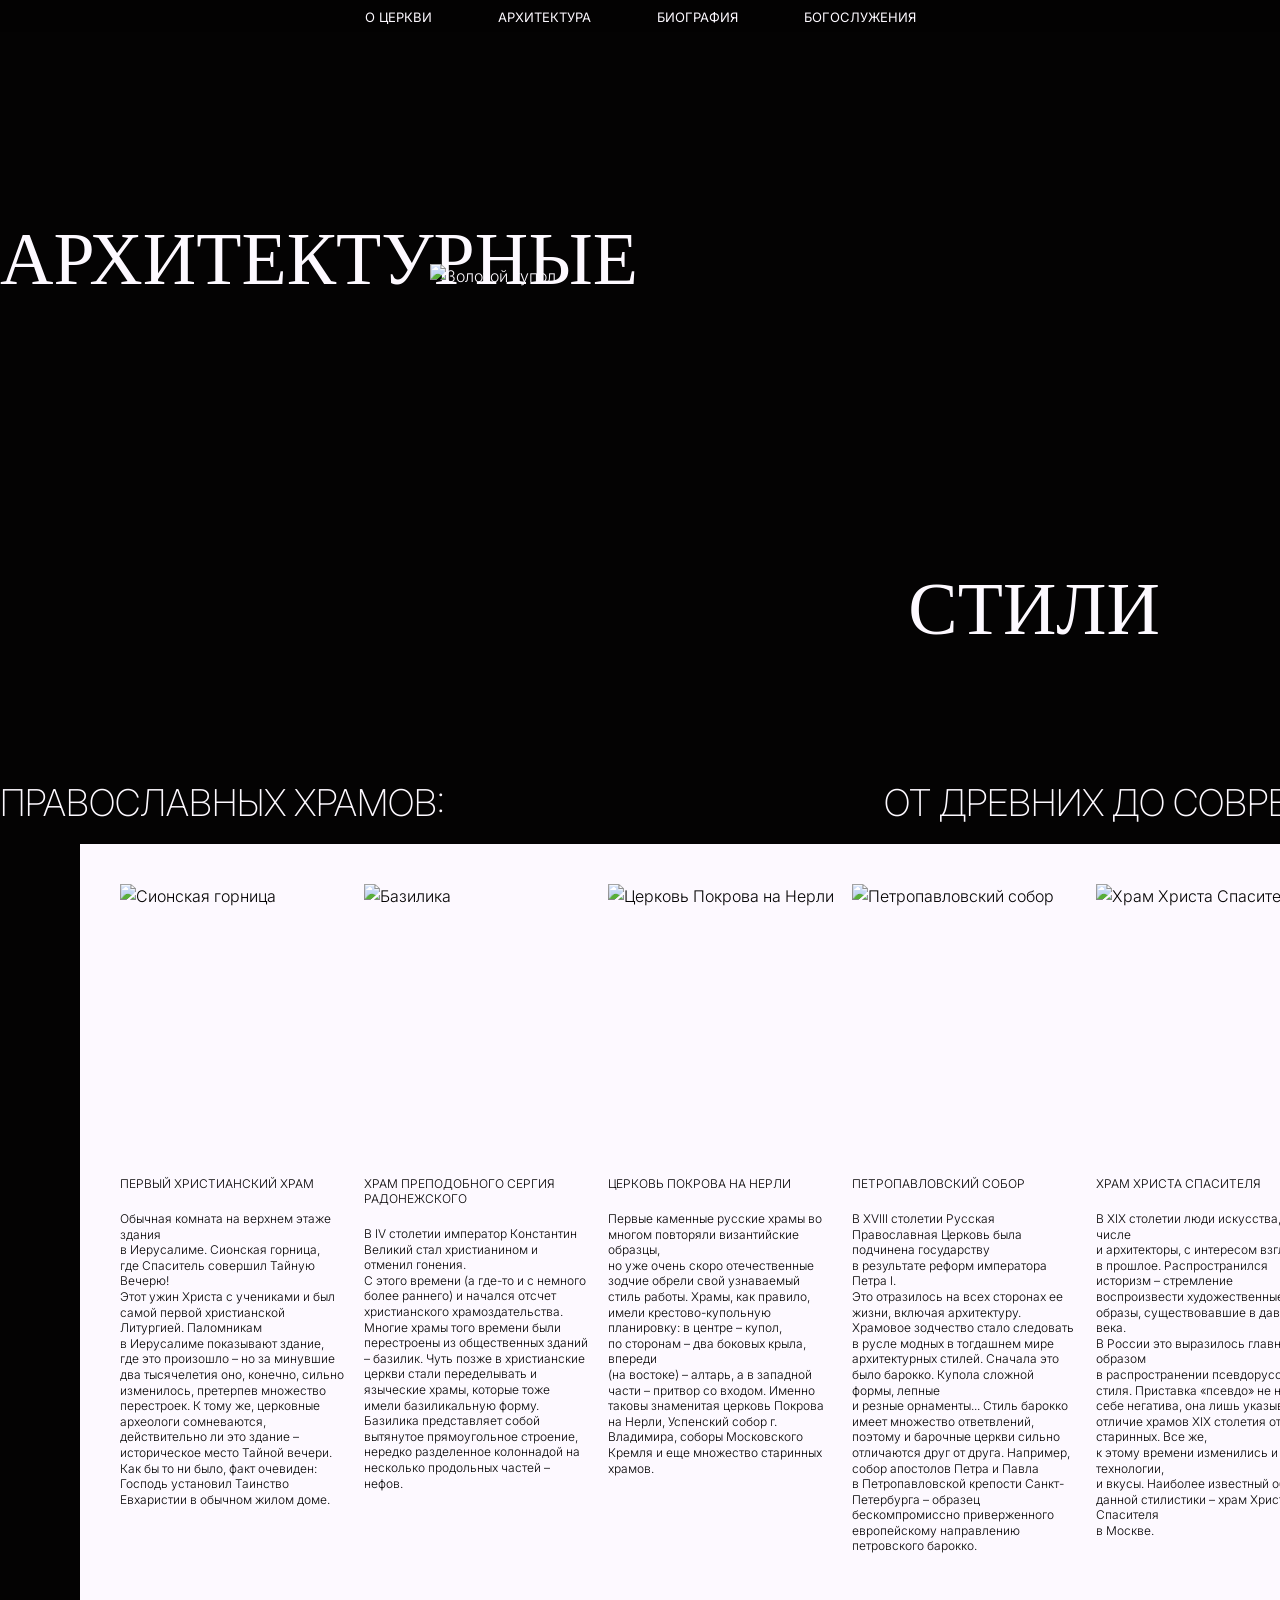
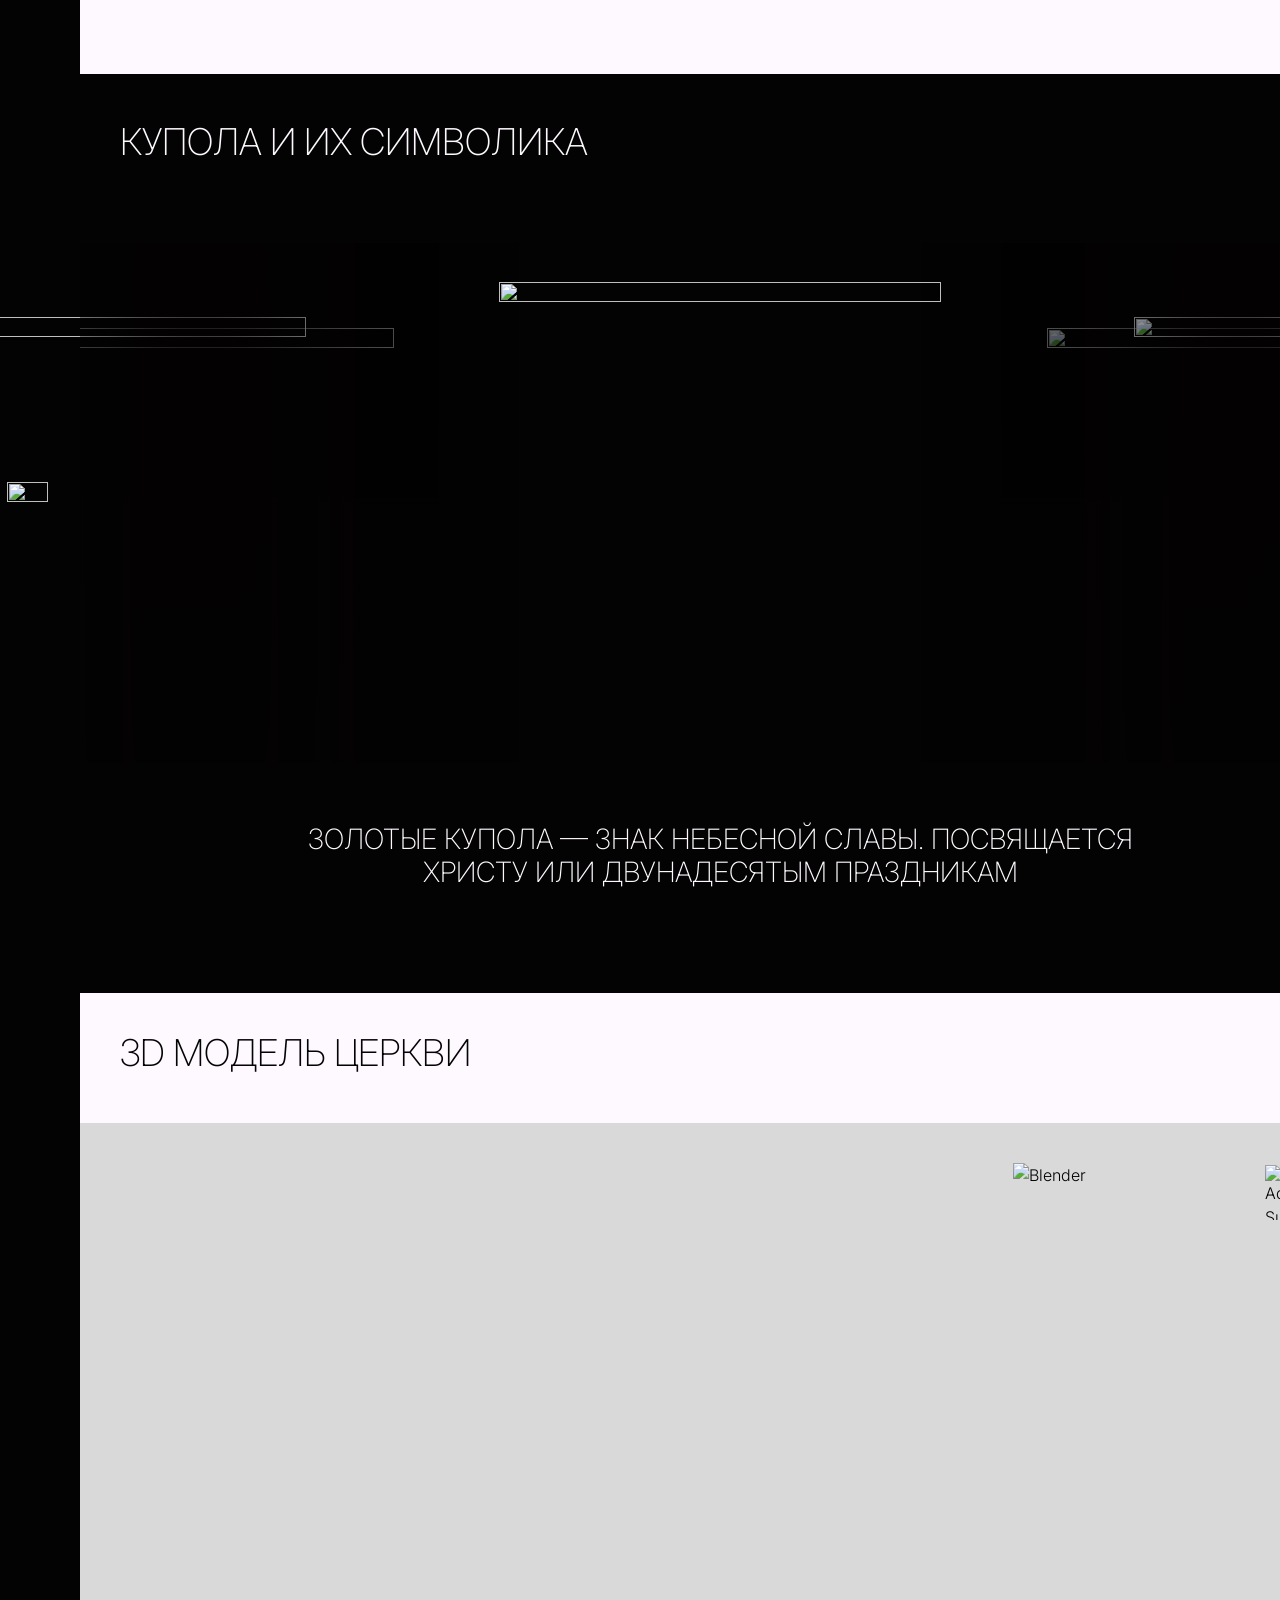
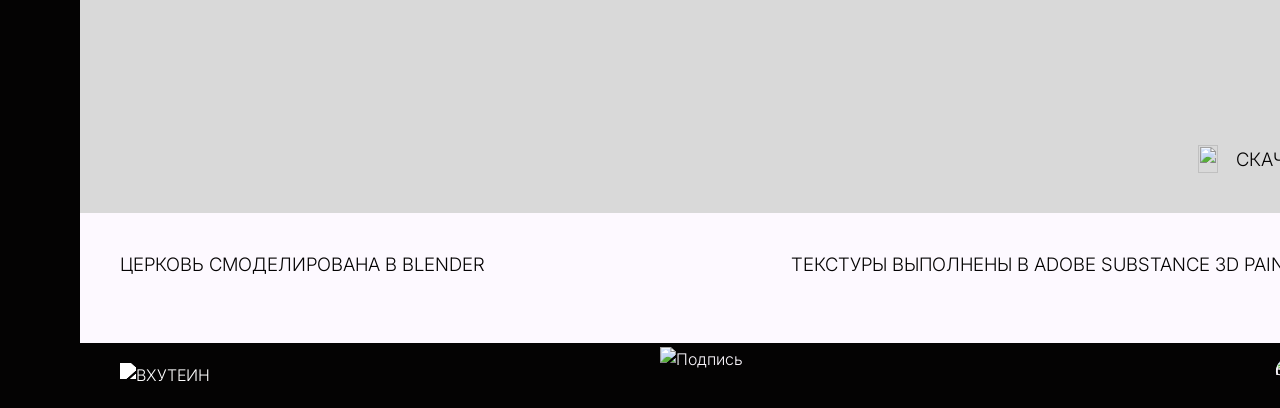
==== 3razdel.html @ 1c105968 "Add files via upload" ====
<!DOCTYPE html>
<html lang="ru">
<head>
  <meta charset="UTF-8">
  <meta name="viewport" content="width=device-width, initial-scale=1.0">
  <title>Церковь святой блаженной Ксении Петербургской</title>
  <link rel="preconnect" href="https://fonts.googleapis.com">
  <link rel="preconnect" href="https://fonts.gstatic.com" crossorigin>
  <link href="https://fonts.googleapis.com/css2?family=Inter:wght@100;200;300;400&display=swap" rel="stylesheet">
  <link rel="stylesheet" href="style.css">
  <link rel="stylesheet" href="page3.css">
</head>
<body class="page-arch">
  <div class="site-canvas" id="top">
    <header class="header">
      <a href="1razdel.html" class="header__logo" aria-label="Главная">
        <img src="/imgg/3 страница/рыбка лого-белая.png" alt="">
      </a>
      <nav class="header__nav" aria-label="Основное меню">
        <a href="2razdel.html" class="header__link tilt-hover">О ЦЕРКВИ</a>
        <a href="#top" class="header__link tilt-hover">АРХИТЕКТУРА</a>
        <a href="4razdel.html" class="header__link tilt-hover">БИОГРАФИЯ</a>
        <a href="5razdel.html" class="header__link tilt-hover">БОГОСЛУЖЕНИЯ</a>
      </nav>
    </header>

    <main class="arch-main">
      <section class="arch-hero reveal">
        <div class="arch-hero__top">
          <h1 class="arch-hero__title">архитектурные</h1>
        </div>
        <img src="imgg/3 страница/КУПОЛ-АРХ.png" alt="Золотой купол" class="arch-hero__dome" width="368" height="368">
        <h1 class="arch-hero__title arch-hero__title--right">стили</h1>
        <div class="arch-hero__bottom">
          <p class="arch-hero__subtitle">православных храмов:</p>
          <p class="arch-hero__subtitle arch-hero__subtitle--modern">от древних до современных</p>
        </div>
      </section>

      <section class="arch-gallery reveal">
        <div class="arch-gallery__row">
          <article class="arch-gallery__item">
            <img src="imgg/3 страница/картина 1.png" alt="Сионская горница" class="arch-gallery__photo" width="261" height="261">
            <h2 class="arch-gallery__name">первый христианский храм</h2>
            <p class="arch-gallery__text">Обычная комната на верхнем этаже здания <br> в Иерусалиме. Сионская горница, <br>где Спаситель совершил Тайную Вечерю!<br> Этот ужин Христа с учениками и был самой первой христианской Литургией. Паломникам <br>в Иерусалиме показывают здание,<br> где это произошло – но за минувшие два тысячелетия оно, конечно, сильно изменилось, претерпев множество перестроек. К тому же, церковные археологи сомневаются, действительно ли это здание – историческое место Тайной вечери.<br> Как бы то ни было, факт очевиден: Господь установил Таинство Евхаристии в обычном жилом доме.</p>
          </article>
          <article class="arch-gallery__item">
            <img src="imgg/3 страница/картина 2.png" alt="Базилика" class="arch-gallery__photo" width="261" height="261">
            <h2 class="arch-gallery__name">храм преподобного сергия радонежского</h2>
            <p class="arch-gallery__text">В IV столетии император Константин Великий стал христианином и отменил гонения.<br> С этого времени (а где-то и с немного более раннего) и начался отсчет христианского храмоздательства. Многие храмы того времени были перестроены из общественных зданий – базилик. Чуть позже в христианские церкви стали переделывать и языческие храмы, которые тоже имели базиликальную форму. Базилика представляет собой вытянутое прямоугольное строение, нередко разделенное колоннадой на несколько продольных частей – нефов.</p>
          </article>
          <article class="arch-gallery__item">
            <img src="imgg/3 страница/картина 3.png" alt="Церковь Покрова на Нерли" class="arch-gallery__photo" width="261" height="261">
            <h2 class="arch-gallery__name">церковь покрова на нерли</h2>
            <p class="arch-gallery__text">Первые каменные русские храмы во многом повторяли византийские образцы,<br> но уже очень скоро отечественные зодчие обрели свой узнаваемый стиль работы. Храмы, как правило, имели крестово-купольную планировку: в центре – купол,<br> по сторонам – два боковых крыла, впереди<br> (на востоке) – алтарь, а в западной части – притвор со входом. Именно таковы знаменитая церковь Покрова на Нерли, Успенский собор г. Владимира, соборы Московского Кремля и еще множество старинных храмов.</p>
          </article>
          <article class="arch-gallery__item">
            <img src="imgg/3 страница/картина 4.png" alt="Петропавловский собор" class="arch-gallery__photo" width="261" height="261">
            <h2 class="arch-gallery__name">петропавловский собор</h2>
            <p class="arch-gallery__text">В XVIII столетии Русская Православная Церковь была подчинена государству<br> в результате реформ императора Петра I.<br> Это отразилось на всех сторонах ее жизни, включая архитектуру. Храмовое зодчество стало следовать в русле модных в тогдашнем мире архитектурных стилей. Сначала это было барокко. Купола сложной формы, лепные<br> и резные орнаменты... Стиль барокко имеет множество ответвлений, поэтому и барочные церкви сильно отличаются друг от друга. Например, собор апостолов Петра и Павла<br> в Петропавловской крепости Санкт-Петербурга – образец бескомпромиссно приверженного европейскому направлению петровского барокко.</p>
          </article>
          <article class="arch-gallery__item">
            <img src="imgg/3 страница/картина 5.png" alt="Храм Христа Спасителя" class="arch-gallery__photo" width="261" height="261">
            <h2 class="arch-gallery__name">храм христа спасителя</h2>
            <p class="arch-gallery__text">В XIX столетии люди искусства, в том числе<br> и архитекторы, с интересом взглянули<br> в прошлое. Распространился историзм – стремление воспроизвести художественные образы, существовавшие в давние века.<br> В России это выразилось главным образом<br> в распространении псевдорусского стиля. Приставка «псевдо» не несет в себе негатива, она лишь указывает на отличие храмов XIX столетия от старинных. Все же,<br> к этому времени изменились и технологии,<br> и вкусы. Наиболее известный образец данной стилистики – храм Христа Спасителя<br> в Москве.</p>
          </article>
        </div>
      </section>

      <section class="arch-domes reveal" id="architecture">
        <h2 class="arch-domes__heading">купола и их символика</h2>
        <div class="arch-domes__stage">
          <div class="arch-domes__controls">
            <img src="imgg/3 страница/тень лево.png" alt="" class="arch-domes__shadow arch-domes__shadow--left" width="372" height="372">
            <img src="imgg/3 страница/тень право.png" alt="" class="arch-domes__shadow arch-domes__shadow--right" width="372" height="372">

            <div class="arch-domes__carousel">
              <button type="button" class="arch-domes__arrow arch-domes__arrow--prev" aria-label="Предыдущий купол">
                <img src="imgg/3 страница/стрелочка влево.png" alt="" width="41" height="41">
              </button>

              <div class="arch-domes__viewport">
                <div class="arch-domes__track" data-dome-track></div>
              </div>

              <button type="button" class="arch-domes__arrow arch-domes__arrow--next" aria-label="Следующий купол">
                <img src="imgg/3 страница/стрелочка вправо.png" alt="" width="41" height="41">
              </button>
            </div>
          </div>

          <p class="arch-domes__desc" data-dome-desc>Золотые купола — знак небесной славы. Посвящается Христу или двунадесятым праздникам</p>
        </div>
      </section>

      <section class="arch-model reveal">
        <h2 class="arch-model__heading">3d модель церкви</h2>
        <div class="arch-model__viewer">
          <div class="arch-model__sketchfab">
            <iframe
              class="arch-model__iframe"
              title="3D модель церкви Ксении Петербургской"
              src="https://sketchfab.com/models/c5de2eacd0524a4cb66fe7bddf4c37eb/embed?autostart=1&amp;preload=1&amp;transparent=1&amp;ui_controls=0&amp;ui_infos=0&amp;ui_inspector=0&amp;ui_stop=0&amp;ui_watermark=0&amp;ui_watermark_link=0&amp;ui_help=0&amp;ui_settings=0&amp;ui_fullscreen=0&amp;ui_ar=0&amp;ui_vr=0&amp;ui_share=0&amp;ui_annotations=0&amp;ui_loading=0&amp;mark=0"
              allow="autoplay; fullscreen; xr-spatial-tracking"
              allowfullscreen
              mozallowfullscreen="true"
              webkitallowfullscreen="true"
            ></iframe>
          </div>
          <div class="arch-model__logos">
            <a href="https://www.blender.org/" class="arch-model__logo-wrap tilt-hover" target="_blank" rel="noopener noreferrer">
              <img src="imgg/3 страница/blender_logo.png" alt="Blender" class="arch-model__logo-blender" width="212" height="60">
            </a>
            <a href="https://www.adobe.com/products/substance3d/apps/painter.html" class="arch-model__logo-wrap tilt-hover" target="_blank" rel="noopener noreferrer">
              <img src="imgg/3 страница/сабсентс лого.png" alt="Adobe Substance 3D Painter" class="arch-model__logo-substance" width="55" height="55">
            </a>
          </div>
          
          <a href="https://sketchfab.com/3d-models/c5de2eacd0524a4cb66fe7bddf4c37eb" class="arch-model__download tilt-hover" target="_blank" rel="noopener noreferrer">
            <img src="imgg/3 страница/иконка скачать.png" alt="" class="arch-model__download-icon" width="28" height="28">
            скачать
          </a>
        </div>
          <div class="arch-model__notes">
            <p class="arch-model__note">церковь смоделирована в blender</p>
            <p class="arch-model__note">текстуры выполнены в adobe substance 3d painter</p>
          </div>
      </section>
    </main>

    <footer class="footer footer--dark" id="services">
      <a href="https://www.vhutein.ru/" class="footer__logo-wrap tilt-hover" target="_blank" rel="noopener noreferrer">
        <img src="imgg/1 страница/вхутеин.png" alt="ВХУТЕИН" class="footer__logo">
      </a>
      <a href="https://kseniya-hram.ru/" class="footer__portrait-wrap tilt-hover" target="_blank" rel="noopener noreferrer">
        <img src="imgg/1 страница/лого ксп.png" alt="Портрет святой Ксении" class="footer__portrait" width="36" height="36">
      </a>
      <a href="https://vk.com/fed0rxxx" class="footer__signature-wrap" target="_blank" rel="noopener noreferrer">
        <img src="/imgg/3 страница/подпись моя.png" alt="Подпись" class="footer__signature" width="105" height="49">
      </a>
    </footer>
  </div>

  <script src="script.js"></script>
</body>
</html>
---- style.css ----
/* Общие стили сайта: шрифты, сетка, шапка, подвал, анимации */

@font-face {
  font-family: 'Letov';
  src: url('./шрифт/Letov.ttf') format('truetype');
  font-weight: normal;
  font-style: normal;
}

*, *::before, *::after {
  box-sizing: border-box;
  margin: 0;
  padding: 0;
  -webkit-user-select: none;
  user-select: none;
}

html {
  scroll-behavior: smooth;
  background: #FDF9FF;
  overflow-x: hidden;
}

body {
  margin: 0;
  font-family: 'Inter', sans-serif;
  font-weight: 300;
  color: #040303;
  background: #FDF9FF;
  line-height: 1.5;
  overflow-x: hidden;
  -webkit-font-smoothing: antialiased;
}

.site-canvas {
  position: relative;
  display: flex;
  flex-direction: column;
  align-items: center;
  width: 1440px;
  margin: 0 auto;
}

img {
  display: block;
  height: auto;
  pointer-events: none;
  -webkit-user-drag: none;
  user-drag: none;
  -webkit-touch-callout: none;
  touch-action: manipulation;
}

a {
  color: inherit;
  text-decoration: none;
}

.tilt-hover {
  display: inline-block;
  transition: transform 0.35s cubic-bezier(0.4, 0, 0.2, 1);
  transform-origin: left bottom;
}

.tilt-hover:hover {
  transform: skewX(-15deg);
}

.reveal {
  opacity: 0;
  transform: translateY(21px);
  transition: opacity 0.9s ease, transform 0.9s ease;
}

.reveal.is-visible {
  opacity: 1;
  transform: translateY(0);
}

/* Header */
.header {
  position: fixed;
  top: 0;
  left: 0;
  right: 0;
  z-index: 1000;
  display: flex;
  flex-direction: column;
  justify-content: flex-end;
  align-items: center;
  width: 100%;
  padding: 7.5px 40px 3.75px;
  background: color-mix(in srgb, #FDF9FF 90%, transparent);
  box-sizing: border-box;
}

main {
  display: flex;
  flex-direction: column;
  align-items: center;
  width: 1440px;
  padding-top: 54px;
}

.header__logo {
  position: absolute;
  top: 10.5px;
  left: 40px;
  z-index: 2;
  display: flex;
  align-items: center;
  line-height: 0;
  transition: transform 0.35s cubic-bezier(0.4, 0, 0.2, 1);
  transform-origin: center bottom;
}

.header__logo:hover {
  transform: skewX(-15deg);
}

.header__logo img {
  width: 42.6px;
  height: 12.75px;
  object-fit: contain;
  mix-blend-mode: multiply;
}

.header__nav {
  display: flex;
  flex-direction: row;
  justify-content: center;
  align-items: center;
  gap: 66px;
  width: 100%;
  margin-top: auto;
  padding-bottom: 1.5px;
}

.header__link {
  font-family: 'Inter', sans-serif;
  font-size: 13px;
  font-weight: 400;
  font-style: normal;
  text-transform: uppercase;
}

/* Footer */
.footer {
  position: relative;
  display: flex;
  flex-direction: row;
  justify-content: space-between;
  align-items: center;
  width: 100vw;
  margin-left: calc(50% - 50vw);
  margin-right: calc(50% - 50vw);
  padding: 10px 40px;
  background: #FDF9FF;
  box-sizing: border-box;
}

.footer__signature-wrap {
  position: absolute;
  left: 50%;
  top: 50%;
  display: inline-block;
  transform: translate(-50%, -50%);
  transform-origin: center bottom;
  transition: transform 0.35s cubic-bezier(0.4, 0, 0.2, 1);
}

.footer__signature-wrap:hover {
  transform: translate(-50%, -50%) skewX(-15deg);
}

.footer__signature {
  width: 120px;
  height: auto;
  object-fit: contain;
  mix-blend-mode: multiply;
  flex-shrink: 0;
}

.footer__portrait-wrap {
  display: inline-flex;
  flex-shrink: 0;
  transform-origin: center bottom;
  line-height: 0;
}

.footer__portrait-wrap.tilt-hover {
  transform-origin: center bottom;
}

.footer__portrait {
  width: 45px;
  height: auto;
  border-radius: 50%;
  object-fit: cover;
  flex-shrink: 0;
}

.footer__logo-wrap {
  display: inline-flex;
  flex-shrink: 0;
  transform-origin: right bottom;
}

.footer__logo {
  display: flex;
  align-items: center;
  justify-content: center;
  width: 200px;
  height: auto;
  object-fit: contain;
  flex-shrink: 0;
}
---- page3.css ----
/* Page 3 — Архитектурные стили */

.page-arch {
  background: #040303;
  color: #FDF9FF;
}

.page-arch .header {
  background: color-mix(in srgb, #040303 90%, transparent);
}

.page-arch .header__link {
  color: #FDF9FF;
}

.page-arch .header__logo img {
  mix-blend-mode: screen;
}

.arch-main {
  display: flex;
  flex-direction: column;
  align-items: center;
  width: 1440px;
  padding-top: 54px;
}

/* Hero */
.arch-hero {
  position: relative;
  display: flex;
  flex-direction: column;
  justify-content: space-between;
  width: 100%;
  min-height: 790px;
  padding: 40px 0;
  padding-bottom: 20px;
  background: #040303;
}

.arch-hero__top {
  position: relative;
  z-index: 0;
  display: flex;
  flex-direction: row;
  justify-content: flex-start;
  align-items: flex-start;
  width: 100%;
  min-height: 420px;
  margin-top: 130px;
}

.arch-hero__title {
  font-family: 'Letov', serif;
  font-size: 74px;
  font-weight: normal;
  line-height: 0.95;
  color: #FDF9FF;
  text-transform: uppercase;
}

.arch-hero__title--right {
  position: absolute;
  top: 520px;
  right: 0;
  z-index: 2;
  transform: translateX(-280px);
}

.arch-hero__dome {
  position: absolute;
  left: 50%;
  bottom: 0;
  width: 580px;
  height: auto;
  transform: translateX(-50%);
  object-fit: contain;
  z-index: 1;
}

.arch-hero__bottom {
  position: relative;
  z-index: 2;
  display: flex;
  flex-direction: row;
  justify-content: space-between;
  align-items: flex-end;
  width: 100%;
}

.arch-hero__subtitle {
  font-family: 'Inter', sans-serif;
  font-size: 37px;
  font-weight: 200;
  line-height: 1.1;
  color: #FDF9FF;
  text-transform: uppercase;
}

.arch-hero__subtitle--modern {
  position: relative;
  z-index: 3;
}

/* Gallery */
.arch-gallery {
  width: 100vw;
  margin-left: calc(50% - 50vw);
  margin-right: calc(50% - 50vw);
  padding: 40px;
  padding-bottom: 120px;
  background: #FDF9FF;
  color: #040303;
  box-sizing: border-box;
}

.arch-gallery__row {
  display: flex;
  flex-direction: row;
  justify-content: flex-start;
  align-items: flex-start;
  gap: 20px;
  width: 100%;
  box-sizing: border-box;
}

.arch-gallery__item {
  display: flex;
  flex-direction: column;
  justify-content: flex-start;
  align-items: flex-start;
  gap:20px 40px;
  flex: 1;
  min-width: 0;
}

.arch-gallery__photo {
  width: 272px;
  height: auto;
  object-fit: cover;
  flex-shrink: 0;
}

.arch-gallery__name {
  font-family: 'Inter', sans-serif;
  font-size: 12px;
  font-weight: 300;
  line-height: 1.25;
  color: #040303;
  text-transform: uppercase;
}

.arch-gallery__text {
  font-family: 'Inter', sans-serif;
  font-size: 12px;
  font-weight: 300;
  line-height: 1.3;
  color: #040303;
}

/* Domes */
.arch-domes {
  position: relative;
  display: flex;
  flex-direction: column;
  width: 100vw;
  margin-left: calc(50% - 50vw);
  margin-right: calc(50% - 50vw);
  padding: 48px 40px 10px;
  background: #040303;
  color: #FDF9FF;
}

.arch-domes__heading {
  font-family: 'Inter', sans-serif;
  font-size: 37px;
  font-weight: 200;
  line-height: 1.1;
  color: #FDF9FF;
  text-transform: uppercase;
  margin-bottom: 40px;
}

.arch-domes__stage {
  position: relative;
  display: flex;
  flex-direction: column;
  justify-content: center;
  align-items: center;
  width: 100%;
  min-height: 700px;
  padding-bottom: 24px;
}

.arch-domes__controls {
  position: relative;
  display: flex;
  flex-direction: row;
  justify-content: center;
  align-items: center;
  width: 100%;
  min-height: 520px;
  margin-top: 40px;
}

.arch-domes__carousel {
  position: relative;
  z-index: 3;
  display: flex;
  flex-direction: row;
  justify-content: center;
  align-items: center;
  gap: 40px;
}

.arch-domes__carousel::before {
  content: '';
  display: block;
  order: 2;
  width: 1264px;
  height: 520px;
  flex-shrink: 0;
}

.arch-domes__arrow--prev {
  order: 1;
}

.arch-domes__arrow--next {
  order: 3;
}

.arch-domes__shadow {
  position: absolute;
  top: 50%;
  width: 372px;
  height: auto;
  object-fit: contain;
  pointer-events: none;
  z-index: 1;
}

.arch-domes__shadow--left {
  left: 0;
  transform: translate(-50%, -50%);
}

.arch-domes__shadow--right {
  right: 0;
  transform: translate(50%, -50%);
}

.arch-domes__arrow {
  position: relative;
  z-index: 4;
  display: flex;
  flex-shrink: 0;
  padding: 0;
  border: none;
  background: transparent;
  cursor: pointer;
}

.arch-domes__arrow img {
  width: 41px;
  height: auto;
  object-fit: contain;
  pointer-events: none;
}

.arch-domes__viewport {
  order: 2;
  position: absolute;
  left: 50%;
  width: 100vw;
  height: 520px;
  margin-left: -50vw;
  margin-top: -260px;
  top: 50%;
  overflow: hidden;
}

.arch-domes__viewport::before,
.arch-domes__viewport::after {
  content: '';
  position: absolute;
  top: -80px;
  width: 1px;
  height: calc(100% + 160px);
  z-index: 2;
  pointer-events: none;
  background: transparent;
  filter: blur(70px);
}

.arch-domes__viewport::before {
  left: 0;
  box-shadow: 120px 0 120px 80px #040303;
}

.arch-domes__viewport::after {
  right: 0;
  box-shadow: -120px 0 120px 80px #040303;
}

.arch-domes__track {
  display: flex;
  flex-direction: row;
  align-items: center;
  gap: 60px;
  will-change: transform;
}

.arch-domes__track.is-normalizing .arch-domes__dome {
  transition: none;
}

.arch-domes__slide {
  position: relative;
  display: flex;
  flex-shrink: 0;
  justify-content: center;
  align-items: center;
  width: 442px;
  height: 520px;
  opacity: 0.55;
}

.arch-domes__slide.is-active {
  opacity: 1;
}

.arch-domes__slide:not(.is-active)::after {
  content: '';
  position: absolute;
  inset: 0;
  background: linear-gradient(180deg, rgba(4, 3, 3, 0.15) 0%, rgba(4, 3, 3, 0.45) 100%);
  pointer-events: none;
}

.arch-domes__item {
  display: flex;
  flex-direction: column;
  justify-content: center;
  align-items: center;
  flex-shrink: 0;
}

.arch-domes__item--side {
  position: relative;
  display: flex;
  justify-content: center;
  align-items: center;
  width: auto;
  height: auto;
}

.arch-domes__item--active {
  width: auto;
}

.arch-domes__dome-box {
  display: flex;
  justify-content: center;
  align-items: center;
  width: auto;
  height: auto;
  flex-shrink: 0;
}

.arch-domes__dome--side {
  width: 351px;
  height: auto;
  max-height: 374px;
  object-fit: contain;
  transition: width 0.55s cubic-bezier(0.25, 0.8, 0.25, 1), max-height 0.55s cubic-bezier(0.25, 0.8, 0.25, 1);
}

.arch-domes__dome--active {
  width: 442px;
  height: auto;
  max-height: 520px;
  object-fit: contain;
  transition: width 0.55s cubic-bezier(0.25, 0.8, 0.25, 1), max-height 0.55s cubic-bezier(0.25, 0.8, 0.25, 1);
}

.arch-domes__desc {
  position: relative;
  z-index: 2;
  width: 100%;
  max-width: 900px;
  min-height: 136px;
  margin-top: 60px;
  font-family: 'Inter', sans-serif;
  font-size: 28px;
  font-weight: 200;
  line-height: 1.2;
  color: #FDF9FF;
  text-align: center;
  text-transform: uppercase;
}

/* 3D model */
.arch-model {
  position: relative;
  display: flex;
  flex-direction: row;
  justify-content: center;
  align-items: center;
  width: 100vw;
  min-height: 950px;
  margin-left: calc(50% - 50vw);
  margin-right: calc(50% - 50vw);
  padding: 40px;
  background: #FDF9FF;
  color: #040303;
}

.arch-model__heading {
  position: absolute;
  top: 40px;
  left: 40px;
  z-index: 1;
  font-family: 'Inter', sans-serif;
  font-size: 37px;
  font-weight: 200;
  line-height: 1.1;
  color: #040303;
  text-transform: uppercase;
}

.arch-model__viewer {
  position: relative;
  display: flex;
  flex-direction: column;
  flex-shrink: 0;
  width: 100vw;
  min-height: 690px;
  background: #D9D9D9;
  overflow: hidden;
}

.arch-model__sketchfab {
  position: absolute;
  inset: 0;
  z-index: 0;
  overflow: hidden;
}

/* Скрывает UI Sketchfab сверху и снизу — ui_*=0 только с Premium */
.arch-model__iframe {
  position: absolute;
  top: -72px;
  left: 0;
  width: 100%;
  height: calc(100% + 72px + 48px);
  border: 0;
}

.arch-model__logos {
  position: absolute;
  top: 40px;
  right: 40px;
  z-index: 2;
  display: flex;
  flex-direction: row;
  justify-content: flex-end;
  align-items: center;
  gap: 40px;
}

.arch-model__logo-wrap.tilt-hover {
  display: inline-flex;
  align-items: flex-end;
  flex-shrink: 0;
  transform-origin: center bottom;
}

.arch-model__logo-blender {
  width: 212px;
  height: auto;
  object-fit: contain;
}

.arch-model__logo-substance {
  width: 55px;
  height: auto;
  object-fit: contain;
}

.arch-model__notes {
  position: absolute;
  left: 0;
  right: 0;
  bottom: 28px;
  display: flex;
  flex-direction: row;
  justify-content: space-between;
  align-items: flex-start;
  width: 100%;
  padding: 40px;
}

.arch-model__note {
  font-family: 'Inter', sans-serif;
  font-size: 18.5px;
  font-weight: 300;
  line-height: 1.2;
  color: #040303;
  text-transform: uppercase;
}

.arch-model__download {
  position: absolute;
  right: 40px;
  bottom: 40px;
  z-index: 2;
  display: flex;
  flex-direction: row;
  justify-content: flex-start;
  align-items: center;
  gap: 10px;
  font-family: 'Inter', sans-serif;
  font-size: 18.5px;
  font-weight: 300;
  line-height: 1;
  color: #040303;
  text-transform: uppercase;
}

.arch-model__download-icon {
  width: auto;
  height: 28px;
  object-fit: contain;
}

.footer--dark {
  background: #040303;
}

.page-arch .footer__logo {
  mix-blend-mode: normal;
  filter: brightness(0) invert(1);
}

.page-arch .footer__signature {
  mix-blend-mode: screen;
}
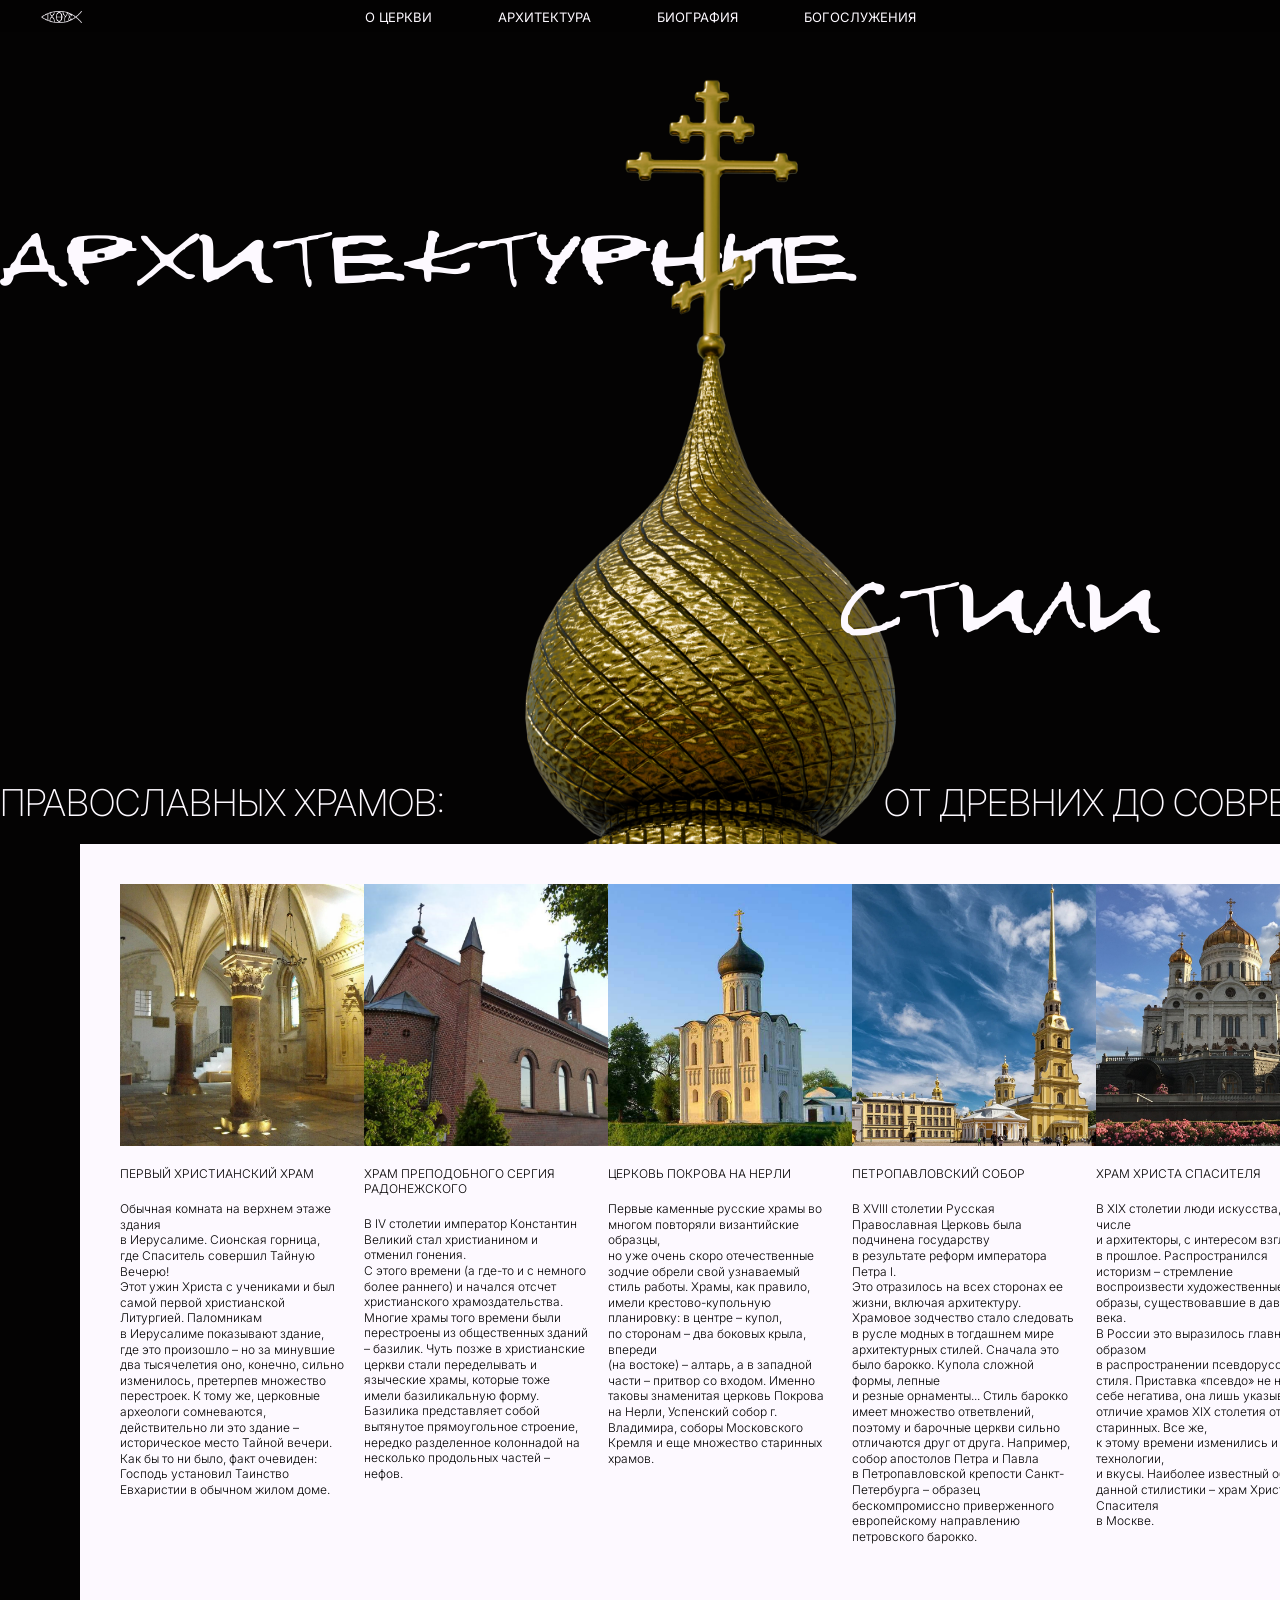
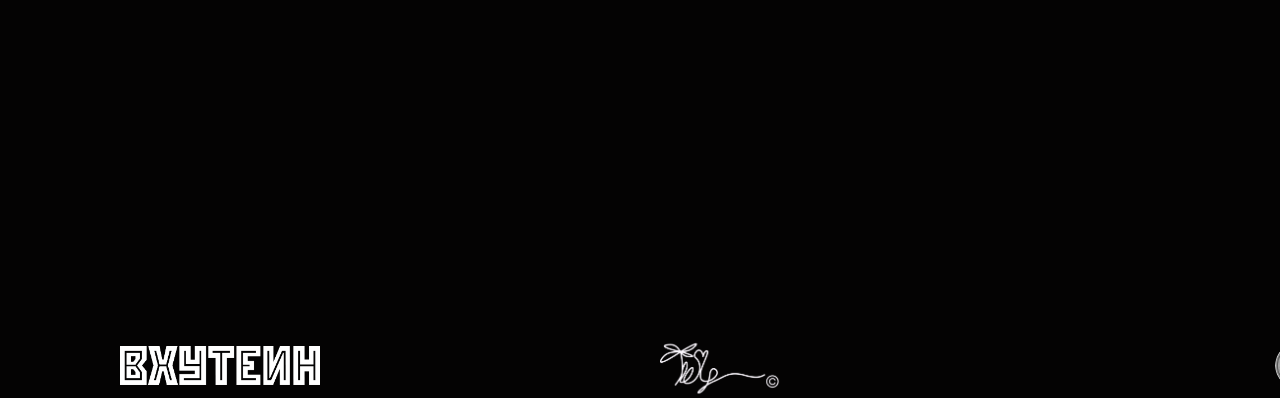
==== commit 423fbd42: "Update 3razdel.html" ====
--- a/3razdel.html
+++ b/3razdel.html
@@ -136,7 +136,7 @@
         <img src="imgg/1 страница/лого ксп.png" alt="Портрет святой Ксении" class="footer__portrait" width="36" height="36">
       </a>
       <a href="https://vk.com/fed0rxxx" class="footer__signature-wrap" target="_blank" rel="noopener noreferrer">
-        <img src="/imgg/3 страница/подпись моя.png" alt="Подпись" class="footer__signature" width="105" height="49">
+        <img src="imgg/3 страница/подпись моя.png" alt="Подпись" class="footer__signature" width="105" height="49">
       </a>
     </footer>
   </div>
